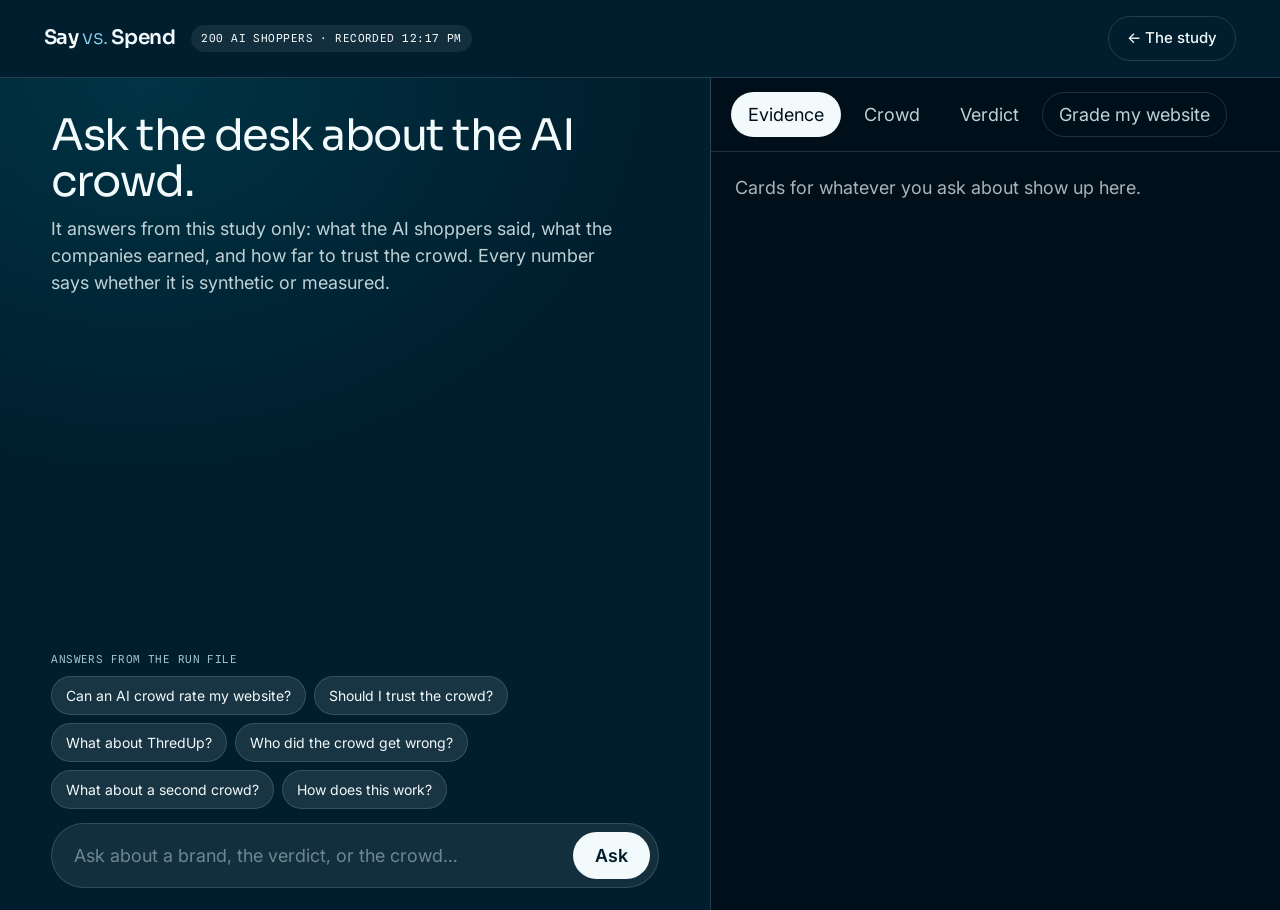
==== frontend/desk.html @ 7ff9306e "Say vs. Spend: Hack the Unreachable AI Hackathon, Nov 14 2026 (clean snapshot)" ====
<!doctype html>
<html lang="en">
<head>
<meta charset="utf-8">
<meta name="viewport" content="width=device-width, initial-scale=1">
<link rel="icon" href="data:,">
<title>The desk · Say vs. Spend</title>
<link rel="preconnect" href="https://fonts.googleapis.com">
<link rel="preconnect" href="https://fonts.gstatic.com" crossorigin>
<link href="https://fonts.googleapis.com/css2?family=Sora:wght@300;400;600&family=Inter:wght@400;500&family=Spline+Sans+Mono:wght@400;500&display=swap" rel="stylesheet">
<link rel="stylesheet" href="styles.css?v=50">
<script src="https://cdn.jsdelivr.net/npm/gsap@3.13.0/dist/gsap.min.js"
        integrity="sha384-HOvlOYPIs/zjoIkWUGXkVmXsjr8GuZLV+Q+rcPwmJOVZVpvTSXQChiN4t9Euv9Vc" crossorigin="anonymous"></script>
</head>
<body class="desk-body">
  <div id="sample-banner" class="sample-banner" role="status" hidden>SAMPLE DATA, NOT A RESULT. Every brand and number on this page is a placeholder.</div>
  <header class="nav">
    <a class="logo" href="index.html">Say <span>vs.</span> Spend</a>
    <span id="run-badge" class="badge"></span>
    <a class="cta-pill" href="index.html"><span aria-hidden="true">←</span> The study</a>
  </header>
  <p id="load-error" class="load-error" role="alert" hidden></p>

  <main class="desk">
    <section class="conv" aria-labelledby="desk-h">
      <div class="log" id="log" aria-live="polite">
        <div class="welcome">
          <h1 id="desk-h">Ask the desk about the AI crowd.</h1>
          <p>It answers from this study only: what the AI shoppers said, what the companies earned, and how far to trust the crowd. Every number says whether it is synthetic or measured.</p>
        </div>
      </div>
      <p class="engine" id="engine">Answers from the run file</p>
      <div class="suggest" id="suggest" role="group" aria-label="Suggested questions"></div>
      <form class="ask" id="ask" autocomplete="off">
        <label for="ask-input" class="sr-only">Your question</label>
        <input id="ask-input" type="text" maxlength="400" placeholder="Ask about a brand, the verdict, or the crowd…">
        <button type="submit">Ask</button>
      </form>
    </section>

    <aside class="side" aria-label="Evidence">
      <div class="tabs" role="tablist" aria-label="Evidence views">
        <button class="tab" role="tab" id="t-ev" aria-controls="p-ev" aria-selected="true">Evidence</button>
        <button class="tab" role="tab" id="t-crowd" aria-controls="p-crowd" aria-selected="false" tabindex="-1">Crowd</button>
        <button class="tab" role="tab" id="t-verdict" aria-controls="p-verdict" aria-selected="false" tabindex="-1">Verdict</button>
        <button class="tab tab-check" role="tab" id="t-check" aria-controls="p-check" aria-selected="false" tabindex="-1">Grade my website</button>
      </div>
      <div class="panel" id="p-ev" role="tabpanel" aria-labelledby="t-ev" data-lenis-prevent><div class="evidence" id="evidence"><p class="ev-empty">Cards for whatever you ask about show up here.</p></div></div>
      <div class="panel" id="p-crowd" role="tabpanel" aria-labelledby="t-crowd" hidden>
        <div class="wall-tools">
          <label class="mono" for="wall-brand">Brand</label><select id="wall-brand" class="select"></select>
          <label class="mono" for="wall-filter">Show</label><select id="wall-filter" class="select"></select>
        </div>
        <div class="bubbles" id="bubbles" role="list"></div>
        <p class="legend mono dim"><span>Fill = how likely they say they'd buy</span><span>Dashed = never heard of it</span></p>
        <div id="persona" class="persona" aria-live="polite"><p class="dim">Click a shopper to read their answers.</p></div>
      </div>
      <div class="panel" id="p-verdict" role="tabpanel" aria-labelledby="t-verdict" hidden><div id="verdict-panel" class="evidence"></div></div>
      <div class="panel" id="p-check" role="tabpanel" aria-labelledby="t-check" hidden>
        <div class="check">
          <h2 class="check-h">Grade your website</h2>
          <p class="dim">Paste your link. We load your real page and grade it, then show where it would sit next to the sites our Flashpoint crowd of AI shoppers rated.</p>
          <form id="grade-form" class="check-form grade-form" autocomplete="off">
            <label for="grade-url" class="mono">Your website link</label>
            <div class="url-row"><input id="grade-url" type="text" inputmode="url" maxlength="500" required placeholder="https://your-store.com"><button type="submit">Grade it</button></div>
          </form>
          <div id="grade-result" class="evidence" aria-live="polite"></div>
          <h3 class="check-h2">Then: how far to trust an AI crowd for your question</h3>
          <div class="examples" id="check-examples" role="group" aria-label="Examples"></div>
          <form id="check-form" class="check-form" autocomplete="off">
            <label for="check-store" class="mono">What do you sell?</label>
            <input id="check-store" maxlength="300" required placeholder="e.g. Hand-made soy candles">
            <label for="check-q" class="mono">What do you want to ask an AI crowd?</label>
            <input id="check-q" maxlength="300" required placeholder="e.g. Do people like my website design?">
            <button type="submit">Check it</button>
          </form>
          <div id="check-result" class="evidence" aria-live="polite"></div>
        </div>
      </div>
    </aside>
  </main>

  <script src="common.js?v=48"></script>
  <script src="desk.js?v=48"></script>
</body>
</html>
---- frontend/styles.css ----
/* Say vs. Spend: Waterline
   The page is a sea. Above the line: what people SAY (light, sky). Below: what they SPEND (deep, sea).
   One accent: coral (a buoy marker). Smooth surfaces, no grain. */
:root {
  --sky:   oklch(96% 0.018 220);
  --sky-2: oklch(90% 0.035 220);
  --sea:   oklch(36% 0.07 222);
  --deep:  oklch(22% 0.05 232);
  --abyss: oklch(16% 0.035 238);
  --foam:  oklch(98% 0.008 210);
  --ink:   oklch(24% 0.035 240);
  --ink-2: oklch(42% 0.03 235);
  --coral: oklch(70% 0.16 35);
  --coral-d: oklch(60% 0.17 33);
  --line:  oklch(24% 0.035 240 / 0.14);
  --line-d: oklch(98% 0.008 210 / 0.14);
  --r: 22px;
  --gut: clamp(16px, 3.4vw, 48px);
  --display: "Sora", system-ui, sans-serif;
  --sans: "Inter", system-ui, sans-serif;
  --mono: "Spline Sans Mono", ui-monospace, Menlo, monospace;
}
* { margin: 0; padding: 0; box-sizing: border-box; }
html { background: var(--sky); }
body { font-family: var(--sans); color: var(--ink); background: var(--sky); font-size: 18px; line-height: 1.5; -webkit-font-smoothing: antialiased; overflow-x: hidden; }
a { color: inherit; }
button { font: inherit; color: inherit; }
.sr-only { position: absolute; width: 1px; height: 1px; overflow: hidden; clip: rect(0 0 0 0); }
.mono { font-family: var(--mono); font-size: 12px; letter-spacing: 0.04em; text-transform: uppercase; }
.dim { opacity: 0.68; }
.small { font-size: 14px; }
.coral { color: var(--coral); }
:focus-visible { outline: 3px solid var(--coral); outline-offset: 3px; }

.sample-banner { position: sticky; top: 0; z-index: 60; background: var(--coral); color: var(--abyss); text-align: center; font-family: var(--mono); font-size: 13px; padding: 8px var(--gut); }
.load-error { margin: 16px var(--gut); padding: 14px 18px; border: 2px solid var(--coral); border-radius: 14px; }

/* tags: what kind of number this is */
.tag { display: inline-block; font-family: var(--mono); font-size: 10px; letter-spacing: 0.05em; padding: 1px 7px; border-radius: 999px; border: 1px solid currentColor; vertical-align: middle; text-transform: uppercase; white-space: nowrap; }
.tag-syn { border-style: dashed; }
.tag-meas { background: currentColor; }
.tag-meas { background: var(--foam); color: var(--deep); border-color: var(--foam); }
.sky-side .tag-meas, .step .tag-meas { background: var(--deep); color: var(--foam); border-color: var(--deep); }
.tag-est { border-style: dotted; }
.tag-vs { border-style: dashed; }

/* ---------- nav ---------- */
.nav { position: fixed; top: 0; left: 0; right: 0; z-index: 40; display: flex; align-items: center; gap: 16px; padding: 16px var(--gut); }
.landing .nav { mix-blend-mode: normal; }
.logo { font-family: var(--display); font-weight: 600; font-size: 20px; text-decoration: none; letter-spacing: -0.02em; }
.logo span { font-weight: 300; color: var(--coral-d); }
.badge { font-family: var(--mono); font-size: 11px; letter-spacing: 0.04em; text-transform: uppercase; padding: 5px 10px; border-radius: 999px; background: oklch(98% 0.008 210 / 0.7); backdrop-filter: blur(8px); }
.cta-pill { margin-left: auto; text-decoration: none; background: var(--ink); color: var(--foam); padding: 10px 18px; border-radius: 999px; font-weight: 500; font-size: 15px; transition: background .2s, transform .2s; }
.cta-pill:hover { background: var(--coral-d); transform: translateY(-1px); }

/* ---------- hero: the sea ---------- */
.hero { --wl: 52%; position: relative; height: 100vh; min-height: 640px; overflow: hidden;
  background: linear-gradient(to bottom, var(--sky) 0%, var(--sky-2) calc(var(--wl) - 0.5%), oklch(55% 0.08 215) var(--wl), var(--sea) calc(var(--wl) + 14%), var(--deep) 88%, var(--abyss) 100%); }
#sea { position: absolute; inset: 0; width: 100%; height: 100%; display: block; touch-action: pan-y; cursor: grab; }
.no-3d #sea { display: none; }
.hero-copy { position: absolute; left: var(--gut); top: 96px; max-width: min(640px, 80vw); z-index: 3; pointer-events: none; }
.eyebrow { font-family: var(--mono); font-size: 12px; letter-spacing: 0.06em; text-transform: uppercase; color: var(--ink-2); margin-bottom: 14px; }
.hero h1 { font-family: var(--display); font-weight: 400; font-size: clamp(38px, 5.2vw, 76px); line-height: 1.02; letter-spacing: -0.035em; }
.hero h1 em { font-style: normal; color: var(--coral-d); }
.lede { margin-top: 16px; font-size: clamp(17px, 1.4vw, 20px); max-width: 44ch; color: var(--ink-2); }
.lede b { color: var(--ink); font-weight: 500; }
.waterline-tag { position: absolute; left: var(--gut); z-index: 3; font-family: var(--mono); font-size: 11px; letter-spacing: 0.06em; pointer-events: none; }
.waterline-tag.above { top: calc(var(--wl) - 28px); color: var(--ink-2); }
.waterline-tag.below { top: calc(var(--wl) + 12px); color: oklch(88% 0.04 210); }
.berg-labels { position: absolute; inset: 0; pointer-events: none; z-index: 2; }
.berg-label { position: absolute; left: 0; top: 0; font-family: var(--mono); font-size: 11px; letter-spacing: 0.04em; text-transform: uppercase; background: oklch(98% 0.008 210 / 0.85); padding: 3px 8px; border-radius: 999px; white-space: nowrap; transition: background .2s, color .2s; }
.berg-label.on { background: var(--coral); color: var(--abyss); }
.hero-ui { position: absolute; left: var(--gut); right: var(--gut); bottom: 28px; z-index: 4; display: flex; justify-content: space-between; align-items: flex-end; gap: 20px; flex-wrap: wrap; }
.brand-picker { display: flex; gap: 8px; flex-wrap: wrap; max-width: 560px; }
.chip { border: 1px solid var(--line-d); background: oklch(98% 0.008 210 / 0.1); color: var(--foam); backdrop-filter: blur(10px); padding: 8px 14px; border-radius: 999px; cursor: pointer; font-size: 14px; transition: background .2s, color .2s, border-color .2s; }
.chip:hover { border-color: var(--foam); }
.chip[aria-pressed="true"] { background: var(--coral); border-color: var(--coral); color: var(--abyss); }
.berg-card { width: min(420px, 100%); background: oklch(16% 0.035 238 / 0.72); backdrop-filter: blur(14px); color: var(--foam); border: 1px solid var(--line-d); border-radius: var(--r); padding: 18px 20px; opacity: 0; transform: translateY(8px); transition: opacity .35s, transform .35s; }
.berg-card.show { opacity: 1; transform: none; }
.card-name { font-family: var(--display); font-size: 24px; letter-spacing: -0.02em; display: flex; gap: 10px; align-items: center; }
.flag { font-family: var(--mono); font-size: 10px; text-transform: uppercase; border: 1px solid var(--coral); color: var(--coral); border-radius: 999px; padding: 1px 8px; }
.card-desc { font-size: 14px; opacity: 0.75; margin: 2px 0 12px; }
.card-split { display: grid; grid-template-columns: 1fr 1fr; gap: 14px; }
.card-split > div { border-top: 1px solid var(--line-d); padding-top: 10px; }
.card-split .big { font-family: var(--display); font-size: 30px; letter-spacing: -0.03em; line-height: 1.1; margin: 4px 0; }
.card-split .big small { font-size: 13px; opacity: 0.7; margin-left: 4px; letter-spacing: 0; }
.card-split .spent .big { color: oklch(85% 0.09 200); }
.card-split a { color: var(--coral); }
.hint { position: absolute; right: var(--gut); top: calc(var(--wl) - 28px); z-index: 3; font-family: var(--mono); font-size: 11px; letter-spacing: 0.05em; text-transform: uppercase; color: var(--ink-2); pointer-events: none; }

/* ---------- sections ---------- */
.section-title { font-family: var(--display); font-weight: 400; font-size: clamp(34px, 4.6vw, 64px); letter-spacing: -0.035em; line-height: 1.05; }
.how { background: var(--deep); color: var(--foam); padding: 16vh var(--gut); }
.steps { list-style: none; display: grid; grid-template-columns: repeat(3, 1fr); gap: 24px; margin-top: 7vh; }
.step { position: relative; padding: 28px 26px 30px; border-radius: var(--r); background: oklch(98% 0.008 210 / 0.05); border: 1px solid var(--line-d); transition: transform .4s cubic-bezier(.16,1,.3,1), background .3s; }
.step:hover { transform: translateY(-6px); background: oklch(98% 0.008 210 / 0.09); }
.step-n { display: inline-grid; place-items: center; width: 44px; height: 44px; border-radius: 50%; background: var(--coral); color: var(--abyss); font-family: var(--display); font-weight: 600; margin-bottom: 22px; }
.step h3 { font-family: var(--display); font-weight: 400; font-size: 26px; letter-spacing: -0.02em; margin-bottom: 10px; }
.step p { opacity: 0.78; font-size: 17px; }

/* the depth game */
.game-sec { padding: 16vh var(--gut) 12vh; background: linear-gradient(var(--sky) 0, var(--sky-2) 100%); }
.section-intro { display: grid; grid-template-columns: 1fr 1fr; gap: 40px; align-items: end; margin-bottom: 6vh; }
.section-intro p { color: var(--ink-2); max-width: 46ch; }
.tank { --cols: 6; display: grid; grid-template-columns: repeat(var(--cols), minmax(0, 1fr)); gap: 14px; border-radius: var(--r); overflow: hidden; background: linear-gradient(to bottom, transparent 0 130px, oklch(55% 0.08 215) 130px, var(--sea) 220px, var(--deep) 100%); padding: 0 16px 16px; }
.col { display: grid; grid-template-rows: 130px 340px auto; justify-items: center; }
.col-tip { position: relative; width: 100%; display: flex; flex-direction: column; justify-content: flex-end; align-items: center; }
.tri { width: 70%; height: calc(var(--h) * 0.9); min-height: 10px; background: var(--foam); clip-path: polygon(50% 0, 100% 100%, 0 100%); filter: drop-shadow(0 -2px 0 oklch(80% 0.04 210)); }
.tip-val { position: absolute; top: 8px; color: var(--ink-2); }
.col-sea { position: relative; width: 100%; height: 340px; display: flex; justify-content: center; }
.guess-berg, .truth-berg { position: absolute; top: 0; width: 76%; border-radius: 0 0 50% 50% / 0 0 26% 26%; }
.guess-berg { height: var(--g); background: oklch(88% 0.05 205 / 0.85); transition: height .12s; }
.truth-berg { height: var(--t); border: 2px dashed var(--coral); border-top: 0; transition: height 1.1s cubic-bezier(.16,1,.3,1); opacity: 0; }
.locked .truth-berg { opacity: 1; }
.depth { position: relative; z-index: 2; writing-mode: vertical-lr; direction: ltr; width: 34px; height: 100%; accent-color: var(--coral); cursor: ns-resize; background: transparent; }
.truth-val { position: absolute; bottom: 10px; color: var(--coral); font-size: 13px; }
.col-name { margin-top: 10px; color: var(--foam); font-size: 14px; text-align: center; line-height: 1.2; }
.locked .depth { pointer-events: none; opacity: 0.4; }
.game-actions { display: flex; gap: 12px; margin-top: 22px; flex-wrap: wrap; }
.btn { border: 1.5px solid var(--ink); background: transparent; border-radius: 999px; padding: 12px 22px; font-weight: 500; cursor: pointer; text-decoration: none; display: inline-block; transition: background .2s, color .2s, transform .2s; }
.btn:hover { transform: translateY(-1px); }
.btn-coral { background: var(--coral); border-color: var(--coral); color: var(--abyss); }
.btn-coral:hover { background: var(--coral-d); border-color: var(--coral-d); }
.btn-big { font-size: 19px; padding: 16px 30px; }
.game-result { margin-top: 28px; display: grid; gap: 14px; }
.result-h { font-family: var(--display); font-size: clamp(24px, 2.6vw, 36px); letter-spacing: -0.025em; }
.trio, .stats { display: grid; grid-template-columns: repeat(auto-fit, minmax(180px, 1fr)); gap: 16px; }
.trio > div, .stats .stat { border-radius: 18px; padding: 16px 18px; background: oklch(98% 0.008 210 / 0.7); border: 1px solid var(--line); }
.trio .big, .stat .big { font-family: var(--display); font-size: 44px; letter-spacing: -0.04em; line-height: 1.1; }

/* the verdict reveal */
.verdict-sec { background: var(--abyss); color: var(--foam); padding: 18vh var(--gut); text-align: left; }
.sonar-btn { position: relative; margin-top: 7vh; display: inline-flex; align-items: center; gap: 18px; border: 0; background: none; cursor: pointer; color: var(--foam); }
.sonar { position: relative; width: 64px; height: 64px; border-radius: 50%; background: var(--coral); }
.sonar::before, .sonar::after { content: ""; position: absolute; inset: 0; border-radius: 50%; border: 2px solid var(--coral); animation: ping 2.4s cubic-bezier(.16,1,.3,1) infinite; }
.sonar::after { animation-delay: 1.2s; }
@keyframes ping { from { transform: scale(1); opacity: .8 } to { transform: scale(2.6); opacity: 0 } }
.pinged .sonar::before, .pinged .sonar::after { animation-iteration-count: 1; }
.sonar-label { font-family: var(--display); font-size: clamp(22px, 2.4vw, 32px); letter-spacing: -0.02em; border-bottom: 1px solid var(--line-d); }
.verdict-body { margin-top: 7vh; display: grid; gap: 26px; max-width: 1100px; }
.verdict-word { font-family: var(--display); font-weight: 600; font-size: clamp(54px, 8vw, 120px); letter-spacing: -0.045em; line-height: 0.95; color: var(--coral); }
.verdict-word .ico { font-weight: 300; }
.verdict-reason { font-size: clamp(20px, 2vw, 28px); max-width: 40ch; }
.insight { font-family: var(--display); font-size: clamp(22px, 2.3vw, 32px); letter-spacing: -0.02em; line-height: 1.25; max-width: 44ch; padding-left: 20px; border-left: 3px solid var(--coral); }
.verdict-sec .stat { background: oklch(98% 0.008 210 / 0.05); border-color: var(--line-d); }
.rule { font-size: 16px; opacity: 0.8; max-width: 80ch; }
.draft { border-radius: var(--r); background: var(--foam); color: var(--ink); padding: 24px 26px; display: grid; gap: 8px; max-width: 760px; }
.draft-q { font-family: var(--display); font-size: clamp(20px, 2vw, 26px); letter-spacing: -0.015em; line-height: 1.3; }
.draft .stop { color: var(--coral-d); }

.end-cta { padding: 16vh var(--gut); text-align: center; display: grid; justify-items: center; gap: 16px; background: linear-gradient(var(--abyss), var(--deep)); color: var(--foam); }
.end-cta h2 { font-family: var(--display); font-weight: 400; font-size: clamp(38px, 5vw, 72px); letter-spacing: -0.035em; }
.end-cta p { opacity: 0.75; }
.footer { background: var(--deep); color: var(--foam); padding: 40px var(--gut) 34px; display: grid; gap: 10px; }
.limits { list-style: none; display: grid; gap: 4px; opacity: 0.85; font-size: 15px; }
.limits li::before { content: "◦ "; color: var(--coral); }
.panel-note { font-size: 14px; opacity: 0.65; }
.foot { display: flex; justify-content: space-between; gap: 16px; flex-wrap: wrap; opacity: 0.6; padding-top: 12px; border-top: 1px solid var(--line-d); }

/* ================= desk page ================= */
.desk-body { background: var(--deep); color: var(--foam); height: 100vh; overflow: hidden; }
.desk-body .nav { position: static; border-bottom: 1px solid var(--line-d); }
.desk-body .logo span { color: var(--coral); }
.desk-body .cta-pill { background: transparent; border: 1px solid var(--line-d); }
.desk-body .badge { background: oklch(98% 0.008 210 / 0.08); }
.desk { display: grid; grid-template-columns: minmax(0, 1.25fr) minmax(0, 1fr); height: calc(100vh - 68px); }
.conv { display: flex; flex-direction: column; min-height: 0; border-right: 1px solid var(--line-d); background: radial-gradient(120% 80% at 20% 0%, oklch(30% 0.06 225) 0%, var(--deep) 60%); }
.log { flex: 1; overflow-y: auto; padding: 34px clamp(18px, 4vw, 56px) 20px; display: grid; align-content: start; gap: 28px; }
.turn { display: grid; gap: 10px; }
.q { font-family: var(--display); font-size: clamp(22px, 2vw, 28px); letter-spacing: -0.02em; line-height: 1.2; color: var(--foam); }
.q::before { content: "Q"; font-family: var(--mono); font-size: 11px; color: var(--abyss); background: var(--coral); border-radius: 6px; padding: 2px 6px; margin-right: 12px; vertical-align: 6px; }
.a { font-size: 18px; line-height: 1.55; color: oklch(92% 0.015 215); max-width: 62ch; }
.a p + p { margin-top: 10px; }
.src { font-family: var(--mono); font-size: 11px; letter-spacing: 0.04em; text-transform: uppercase; color: oklch(80% 0.05 210); }
.src.claude { color: var(--coral); }
.wave { height: 18px; width: 90px; display: block; }
.wave path { fill: none; stroke: var(--coral); stroke-width: 2; stroke-linecap: round; animation: wave 1.4s linear infinite; stroke-dasharray: 6 6; }
@keyframes wave { to { stroke-dashoffset: -24; } }
.welcome h1 { font-family: var(--display); font-weight: 400; font-size: clamp(30px, 3.4vw, 48px); letter-spacing: -0.035em; line-height: 1.08; }
.welcome p { color: oklch(85% 0.02 215); margin-top: 10px; max-width: 52ch; }
.suggest { display: flex; gap: 8px; flex-wrap: wrap; padding: 0 clamp(18px, 4vw, 56px) 14px; }
.suggest .chip { color: var(--foam); }
.ask { display: flex; gap: 10px; margin: 0 clamp(18px, 4vw, 56px) 22px; padding: 8px; border-radius: 999px; background: oklch(98% 0.008 210 / 0.08); border: 1px solid var(--line-d); }
.ask input { flex: 1; min-width: 0; background: transparent; border: 0; color: var(--foam); font: inherit; font-size: 18px; padding: 10px 14px; }
.ask input::placeholder { color: oklch(80% 0.03 215 / 0.6); }
.ask input:focus { outline: none; }
.ask button { border: 0; background: var(--coral); color: var(--abyss); border-radius: 999px; padding: 0 22px; font-weight: 600; cursor: pointer; }
.engine { font-family: var(--mono); font-size: 11px; letter-spacing: 0.04em; text-transform: uppercase; padding: 0 clamp(18px, 4vw, 56px) 8px; color: oklch(80% 0.04 210); }
.engine.on { color: var(--coral); }

.side { display: flex; flex-direction: column; min-height: 0; background: var(--abyss); }
.tabs { display: flex; gap: 6px; padding: 14px 20px; border-bottom: 1px solid var(--line-d); }
.tab { border: 1px solid transparent; background: none; color: oklch(85% 0.02 215); padding: 8px 16px; border-radius: 999px; cursor: pointer; }
.tab[aria-selected="true"] { background: var(--foam); color: var(--abyss); }
.panel { flex: 1; overflow-y: auto; padding: 22px 24px 30px; }
.panel[hidden] { display: none; }
.evidence { display: grid; gap: 16px; }
.ev { border-radius: 18px; padding: 18px 20px; background: oklch(98% 0.008 210 / 0.05); border: 1px solid var(--line-d); display: grid; gap: 8px; }
.ev.new { border-color: var(--coral); }
.ev h3 { font-family: var(--display); font-weight: 400; font-size: 24px; letter-spacing: -0.02em; }
.ev .pair { display: grid; grid-template-columns: 1fr 1fr; gap: 12px; }
.ev .big { font-family: var(--display); font-size: 30px; letter-spacing: -0.03em; }
.ev .big.sea { color: oklch(85% 0.09 200); }
.ev-empty { opacity: 0.7; }
.depthbar { position: relative; height: 10px; border-radius: 999px; background: oklch(98% 0.008 210 / 0.1); overflow: hidden; }
.depthbar i { position: absolute; left: 0; top: 0; bottom: 0; border-radius: 999px; }
.depthbar.say i { background: var(--foam); }
.depthbar.spend i { background: oklch(70% 0.1 205); }

/* crowd: bubbles */
.wall-tools { display: flex; gap: 10px; flex-wrap: wrap; align-items: center; margin-bottom: 14px; }
.select { font: inherit; font-size: 15px; background: oklch(98% 0.008 210 / 0.08); color: var(--foam); border: 1px solid var(--line-d); border-radius: 999px; padding: 7px 12px; }
.select option { color: var(--ink); }
.bubbles { display: grid; grid-template-columns: repeat(auto-fill, minmax(26px, 1fr)); gap: 6px; }
.bub { aspect-ratio: 1; border-radius: 50%; border: 1.5px solid oklch(85% 0.05 205 / 0.7); cursor: pointer; padding: 0; background: radial-gradient(circle at 35% 30%, oklch(98% 0.01 210 / 0.9) 0 12%, transparent 13%), linear-gradient(to top, oklch(80% 0.09 200) var(--f), transparent var(--f)); transition: transform .15s; }
.bub:hover, .bub:focus-visible { transform: scale(1.35); }
.bub.never { border-style: dashed; }
.bub.dim { opacity: 0.15; }
.bub.sel { border-color: var(--coral); box-shadow: 0 0 0 3px var(--coral); }
.persona { margin-top: 16px; border-radius: 18px; padding: 16px 18px; background: oklch(98% 0.008 210 / 0.05); border: 1px solid var(--line-d); display: grid; gap: 10px; }
.persona h3 { font-family: var(--display); font-weight: 400; font-size: 22px; }
.p-grid { display: grid; grid-template-columns: repeat(auto-fill, minmax(150px, 1fr)); gap: 10px; }
.p-cell { border-radius: 12px; padding: 10px 12px; background: oklch(98% 0.008 210 / 0.05); }
.p-cell.cur { outline: 1px solid var(--coral); }
.legend { display: flex; gap: 14px; flex-wrap: wrap; margin-top: 12px; }

@media (max-width: 900px) {
  .steps, .section-intro { grid-template-columns: 1fr; }
  .hero-ui { flex-direction: column; align-items: stretch; }
  .tank { gap: 6px; padding: 0 8px 12px; }
  .col { grid-template-rows: 110px 280px auto; } .col-sea { height: 280px; }
  .col-name { font-size: 12px; }
  .hint { display: none; }
  .desk-body { height: auto; overflow: auto; }
  .desk { grid-template-columns: 1fr; height: auto; }
  .conv { min-height: 80vh; border-right: 0; }
  .side { min-height: 70vh; }
}
@media (prefers-reduced-motion: reduce) { *, *::before, *::after { animation: none !important; transition: none !important; } }

/* hero layout: copy sits in the sky, data in the sea */
.hero h1 { font-size: clamp(34px, 4.4vw, 64px); }
.hero-copy { max-width: min(560px, 80vw); }
.waterline-tag { left: auto; right: var(--gut); text-align: right; }
.waterline-tag.above { top: calc(var(--wl) - 26px); }
.hint { top: auto; bottom: calc(100% - var(--wl) + 34px); right: var(--gut); display: none; }
@media (max-width: 900px) { .hero-copy { top: 84px; } }
.hint { display: block; top: auto; bottom: 92px; left: var(--gut); right: auto; color: oklch(88% 0.03 210); }
@media (max-width: 900px) { .hint { display: none; } }
.hero-copy { max-width: min(780px, 86vw); }
.waterline-tag { display: none; }
@media (max-width: 900px) {
  .nav { gap: 10px; padding: 12px var(--gut); }
  .badge { display: none; }
  .logo { white-space: nowrap; font-size: 18px; }
  .cta-pill { padding: 8px 14px; font-size: 14px; white-space: nowrap; }
  .hero h1 { font-size: clamp(30px, 8.4vw, 40px); }
  .lede { font-size: 16px; }
  .eyebrow { font-size: 11px; }
  .hero-ui { bottom: 14px; gap: 10px; }
  .brand-picker { flex-wrap: nowrap; overflow-x: auto; max-width: none; padding-bottom: 4px; scrollbar-width: none; }
  .brand-picker .chip { flex: none; }
  .berg-card { padding: 12px 14px; }
  .card-desc { display: none; }
  .card-name { font-size: 20px; }
  .card-split .big { font-size: 24px; }
}
.landing .nav { background: oklch(96% 0.018 220 / 0.78); backdrop-filter: blur(12px); -webkit-backdrop-filter: blur(12px); border-bottom: 1px solid var(--line); }

/* ===== simpler pass ===== */
.berg-label:not(.on) { display: none; }
.berg-card .card-desc { display: none; }
.card-split .big { font-size: 34px; }
@media (min-width: 1200px) {
  .hero-ui { position: absolute; inset: 0; pointer-events: none; display: block; }
  .brand-picker { position: absolute; left: var(--gut); bottom: 28px; pointer-events: auto; }
  .berg-card { position: absolute; right: var(--gut); top: 108px; width: 380px; pointer-events: auto; background: oklch(98% 0.008 210 / 0.75); color: var(--ink); border-color: var(--line); }
  .berg-card .card-split > div { border-top-color: var(--line); }
  .berg-card .card-split .spent .big { color: var(--sea); }
  .berg-card .tag-meas { background: var(--deep); color: var(--foam); border-color: var(--deep); }
  .berg-card a { color: var(--coral-d); }
}
/* game: handles only, no tracks */
.depth { -webkit-appearance: none; appearance: none; background: transparent; }
.depth::-webkit-slider-runnable-track { background: transparent; }
.depth::-webkit-slider-thumb { -webkit-appearance: none; width: 26px; height: 26px; border-radius: 50%; background: var(--coral); border: 3px solid var(--foam); box-shadow: 0 2px 8px oklch(16% 0.035 238 / 0.4); }
.depth::-moz-range-track { background: transparent; }
.depth::-moz-range-thumb { width: 22px; height: 22px; border-radius: 50%; background: var(--coral); border: 3px solid var(--foam); }
.depth:focus-visible::-webkit-slider-thumb { outline: 3px solid var(--foam); outline-offset: 2px; }
.col-sea { height: 300px; }
.col { grid-template-rows: 130px 300px auto auto; }
.truth-val { position: static; display: block; min-height: 18px; margin: 2px 0 6px; text-align: center; color: var(--coral); }
.game-key { margin-top: 14px; color: var(--ink-2); display: flex; gap: 8px; align-items: center; flex-wrap: wrap; }
.k-guess, .k-truth { display: inline-block; width: 18px; height: 12px; border-radius: 0 0 9px 9px; }
.k-guess { background: oklch(88% 0.05 205); border: 1px solid var(--ink-2); margin-left: 4px; }
.k-truth { border: 2px dashed var(--coral); border-top: 0; margin-left: 12px; }
/* verdict: two numbers */
.stats.two { grid-template-columns: repeat(auto-fit, minmax(240px, 320px)); }
.insight b { color: var(--coral); font-weight: 600; }

/* ===== palette: navy, light ice-blue and white only (no orange) =====
   --coral is kept as the token name but is now ICE BLUE (for dark backgrounds);
   --coral-d is NAVY BLUE (for light backgrounds). */
:root {
  --coral:   oklch(83% 0.085 225);   /* ice blue: highlights on dark water */
  --coral-d: oklch(40% 0.11 255);    /* navy blue: highlights on light sky */
}
:focus-visible { outline-color: var(--coral-d); }
.how :focus-visible, .verdict-sec :focus-visible, .end-cta :focus-visible, .footer :focus-visible, .desk-body :focus-visible, .tank :focus-visible { outline-color: var(--coral); }
.sample-banner { background: var(--coral-d); color: var(--foam); }
.btn-coral { background: var(--coral-d); border-color: var(--coral-d); color: var(--foam); }
.btn-coral:hover { background: var(--ink); border-color: var(--ink); color: var(--foam); }
.end-cta .btn-coral { background: var(--foam); border-color: var(--foam); color: var(--deep); }
.end-cta .btn-coral:hover { background: var(--coral); border-color: var(--coral); }
.chip[aria-pressed="true"] { background: var(--foam); border-color: var(--foam); color: var(--deep); }
.berg-label.on { background: var(--foam); color: var(--deep); box-shadow: 0 0 0 2px var(--coral); }
.berg-label.hover { display: inline-block !important; opacity: 0.85; }
.step-n { background: var(--coral); color: var(--deep); }
.game-result .coral, .trio .coral { color: var(--coral-d); }
.k-truth { border-color: var(--coral-d); }
.truth-berg { border-color: var(--foam); }
.truth-val { color: var(--coral); }
.depth::-webkit-slider-thumb { background: var(--foam); border-color: var(--coral-d); }
.depth::-moz-range-thumb { background: var(--foam); border-color: var(--coral-d); }
.verdict-word { color: var(--coral); }
.insight { border-left-color: var(--coral); }
.insight b { color: var(--coral); }
.sonar { background: var(--coral); }
.sonar::before, .sonar::after { border-color: var(--coral); }
.draft .stop { color: var(--coral-d); }
.flag { border-color: var(--coral); color: var(--coral); }
@media (min-width: 1200px) { .berg-card .flag { border-color: var(--coral-d); color: var(--coral-d); } }
.desk-body .q::before { background: var(--coral); color: var(--deep); }
.ask button { background: var(--foam); color: var(--deep); }
.ask button:hover { background: var(--coral); }

/* depth ruler: dollars down the right edge, in the water */
.depth-ruler { position: absolute; top: 0; bottom: 0; right: var(--gut); width: 110px; pointer-events: none; z-index: 2; }
.depth-ruler .tick { position: absolute; right: 0; transform: translateY(-50%); font-family: var(--mono); font-size: 11px; letter-spacing: 0.04em; color: oklch(90% 0.03 215); padding-right: 18px; }
.depth-ruler .tick::after { content: ""; position: absolute; right: 0; top: 50%; width: 12px; height: 1px; background: oklch(90% 0.03 215 / 0.7); }
.depth-ruler .ruler-cap { position: absolute; right: 0; font-family: var(--mono); font-size: 10px; letter-spacing: 0.05em; text-transform: uppercase; color: oklch(90% 0.03 215 / 0.8); white-space: nowrap; }
@media (min-width: 1200px) { .depth-ruler { bottom: 0; } }
@media (max-width: 900px) { .depth-ruler { width: 80px; } .depth-ruler .ruler-cap { display: none; } }
.draft-src { font-size: 13px; opacity: 0.8; }
.depth-ruler .ruler-cap { color: var(--ink-2); }
.depth-ruler .ruler-cap { color: oklch(92% 0.03 215 / 0.85); }
.hero-result { pointer-events: auto; display: inline-flex; gap: 8px; align-items: baseline; margin: 18px 0 2px; padding: 8px 14px; border-radius: 999px; background: var(--deep); color: var(--foam); text-decoration: none; font-size: 16px; }
.hero-result[hidden] { display: none; }
.hero-result .mono { color: oklch(85% 0.04 215); }
.hero-result b { font-weight: 600; }
.hero-result:hover { background: var(--ink); }
.hero-result { position: absolute; z-index: 4; left: var(--gut); bottom: 140px; margin: 0; background: oklch(98% 0.008 210 / 0.92); color: var(--deep); box-shadow: 0 6px 24px oklch(16% 0.035 238 / 0.25); }
.hero-result .mono { color: var(--ink-2); }
.hero-result:hover { background: var(--foam); }
@media (max-width: 900px) { .hero-result { bottom: 66px; font-size: 14px; padding: 6px 12px; } }
@media (max-width: 1199px) { .hero:has(.berg-card.show) .hero-result { display: none; } }
.hero h1 { font-size: clamp(30px, 3.9vw, 56px); }

/* check my crowd */
.tab-check { border: 1px solid var(--line-d); }
.check { display: grid; gap: 14px; }
.check-h { font-family: var(--display); font-weight: 400; font-size: 26px; letter-spacing: -0.02em; line-height: 1.15; }
.examples { display: flex; gap: 8px; flex-wrap: wrap; }
.check-form { display: grid; gap: 8px; }
.check-form input { font: inherit; font-size: 16px; color: var(--foam); background: oklch(98% 0.008 210 / 0.08); border: 1px solid var(--line-d); border-radius: 12px; padding: 11px 14px; }
.check-form input:focus { outline: 2px solid var(--coral); outline-offset: 1px; }
.check-form input::placeholder { color: oklch(80% 0.03 215 / 0.55); }
.check-form button { justify-self: start; margin-top: 6px; border: 0; border-radius: 999px; padding: 11px 22px; font-weight: 600; background: var(--foam); color: var(--deep); cursor: pointer; }
.check-form button:hover { background: var(--coral); }
.check-q { font-family: var(--display); font-size: 20px; line-height: 1.3; }
.steps-list { padding-left: 20px; display: grid; gap: 6px; }
.check-limits { padding-left: 18px; display: grid; gap: 4px; }
.cta-row { display: flex; gap: 12px; flex-wrap: wrap; justify-content: center; }
.btn-ghost { border-color: var(--foam); color: var(--foam); }
.btn-ghost:hover { background: var(--foam); color: var(--deep); }
.verdict-body[hidden] { display: none; }

/* website report card */
.grades-sec { padding: 14vh var(--gut) 12vh; background: linear-gradient(var(--sky-2), var(--sky)); }
.grades { display: grid; grid-template-columns: repeat(auto-fit, minmax(220px, 1fr)); gap: 16px; }
.grade { text-align: left; display: grid; gap: 8px; padding: 20px; border-radius: var(--r); background: oklch(98% 0.008 210 / 0.8); border: 1px solid var(--line); cursor: pointer; transition: transform .3s cubic-bezier(.16,1,.3,1), box-shadow .3s; color: var(--ink); }
.grade:hover, .grade:focus-visible { transform: translateY(-4px); box-shadow: 0 12px 30px oklch(36% 0.07 222 / 0.18); }
.letter { font-family: var(--display); font-weight: 600; font-size: 64px; line-height: 0.9; letter-spacing: -0.04em; color: var(--coral-d); }
.g-name { font-family: var(--display); font-size: 22px; letter-spacing: -0.02em; }
.g-score b { font-family: var(--display); font-size: 26px; font-weight: 400; }
.hist { width: 100%; height: 46px; }
.hist rect { fill: oklch(70% 0.06 220); }
.hist rect.hi { fill: var(--coral-d); }
.hist .hx { font-family: var(--mono); font-size: 4px; fill: var(--ink-2); }
.g-meta { color: var(--ink-2); font-size: 11px; }
.grades-proof { margin-top: 22px; max-width: 70ch; color: var(--ink-2); }
.grades-proof b { color: var(--ink); }

/* hero scorecard pill */
.hero-result { flex-wrap: wrap; row-gap: 4px; }
.hr-part { margin-left: 8px; }

/* verdict: where Flashpoint shines */
.shines { display: grid; grid-template-columns: 1.3fr 1fr; gap: 18px; }
.shines > div { border-radius: var(--r); padding: 20px 22px; border: 1px solid var(--line-d); }
.shines .use { background: oklch(83% 0.085 225 / 0.1); border-color: oklch(83% 0.085 225 / 0.45); }
.shines ul { list-style: none; display: grid; gap: 10px; margin-top: 10px; font-size: 17px; }
.shines b { color: var(--coral); font-weight: 600; }
@media (max-width: 900px) { .shines { grid-template-columns: 1fr; } }
@media (max-width: 900px) { .hero-result { display: none !important; } }
@media (min-width: 900px) { .grades { grid-template-columns: repeat(3, minmax(0, 1fr)); } }
.ev.predict .big { font-family: var(--display); font-size: 44px; letter-spacing: -0.04em; }
.gauge { position: relative; height: 18px; border-radius: 999px; background: oklch(98% 0.008 210 / 0.08); margin: 4px 0 2px; }
.g-range { position: absolute; top: 5px; height: 8px; border-radius: 999px; background: oklch(83% 0.085 225 / 0.35); }
.g-err { position: absolute; top: 2px; height: 14px; border-radius: 999px; border: 1.5px solid var(--coral); }
.g-dot { position: absolute; top: 1px; width: 16px; height: 16px; margin-left: -8px; border-radius: 50%; background: var(--foam); box-shadow: 0 0 0 3px var(--coral); }
.hr-note { opacity: 0.75; margin-left: 6px; }
.end-cta .impact { max-width: 60ch; font-size: 19px; opacity: 0.85; }
.end-cta .feasible { opacity: 0.6; }
.url-row { display: flex; gap: 8px; }
.url-row input { flex: 1; min-width: 0; }
.url-row button { margin-top: 0; }
.site-checks { list-style: none; display: grid; gap: 6px; font-size: 15px; }
.site-checks li.ok b { color: var(--foam); }
.site-checks li.no b { color: var(--coral); }
.check-h2 { font-family: var(--display); font-weight: 400; font-size: 20px; margin-top: 18px; letter-spacing: -0.01em; }
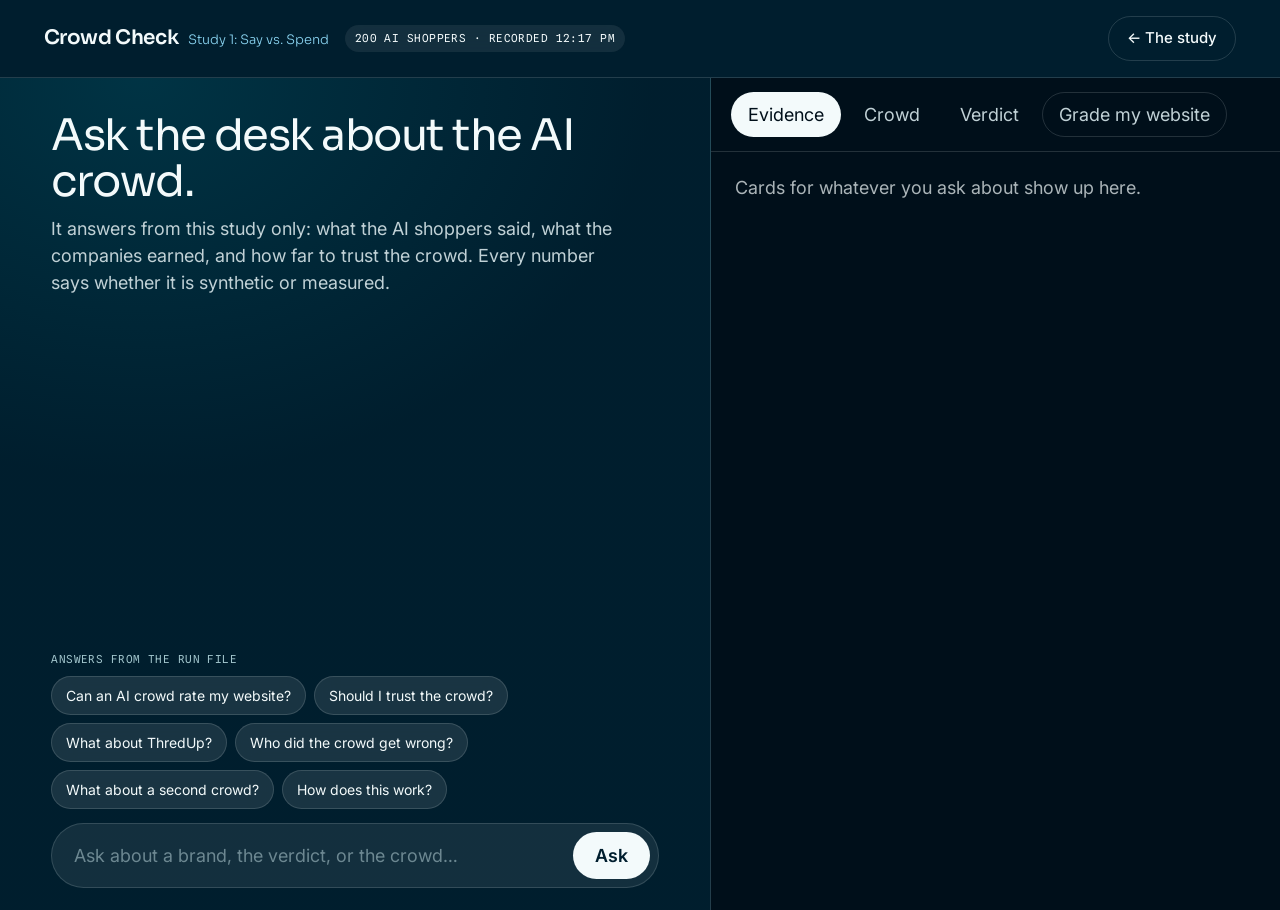
==== commit 868ed34b: "Wrap-up: rename to Crowd Check (Study 1: Say vs. Spend), fix review bugs, clean repo - Real-people t" ====
--- a/frontend/desk.html
+++ b/frontend/desk.html
@@ -4,18 +4,18 @@
 <meta charset="utf-8">
 <meta name="viewport" content="width=device-width, initial-scale=1">
 <link rel="icon" href="data:,">
-<title>The desk · Say vs. Spend</title>
+<title>The desk · Crowd Check · Study 1: Say vs. Spend</title>
 <link rel="preconnect" href="https://fonts.googleapis.com">
 <link rel="preconnect" href="https://fonts.gstatic.com" crossorigin>
 <link href="https://fonts.googleapis.com/css2?family=Sora:wght@300;400;600&family=Inter:wght@400;500&family=Spline+Sans+Mono:wght@400;500&display=swap" rel="stylesheet">
-<link rel="stylesheet" href="styles.css?v=50">
+<link rel="stylesheet" href="styles.css?v=52">
 <script src="https://cdn.jsdelivr.net/npm/gsap@3.13.0/dist/gsap.min.js"
-        integrity="sha384-HOvlOYPIs/zjoIkWUGXkVmXsjr8GuZLV+Q+rcPwmJOVZVpvTSXQChiN4t9Euv9Vc" crossorigin="anonymous"></script>
+        integrity="sha384-HOvlOYPIs/zjoIkWUGXkVmXsjr8GuZLV+Q+rcPwmJOVZVpvTSXQChiN4t9Euv9Vc" crossorigin="anonymous" defer></script>
 </head>
 <body class="desk-body">
   <div id="sample-banner" class="sample-banner" role="status" hidden>SAMPLE DATA, NOT A RESULT. Every brand and number on this page is a placeholder.</div>
   <header class="nav">
-    <a class="logo" href="index.html">Say <span>vs.</span> Spend</a>
+    <a class="logo" href="index.html">Crowd Check <small class="logo-study">Study 1: Say vs. Spend</small></a>
     <span id="run-badge" class="badge"></span>
     <a class="cta-pill" href="index.html"><span aria-hidden="true">←</span> The study</a>
   </header>
@@ -59,7 +59,7 @@
       <div class="panel" id="p-check" role="tabpanel" aria-labelledby="t-check" hidden>
         <div class="check">
           <h2 class="check-h">Grade your website</h2>
-          <p class="dim">Paste your link. We load your real page and grade it, then show where it would sit next to the sites our Flashpoint crowd of AI shoppers rated.</p>
+          <p class="dim">Paste your link. We load your real page and grade it, then show the range of scores our earlier Flashpoint crowd of AI shoppers gave real brands (ESTIMATE: no new crowd rates your site).</p>
           <form id="grade-form" class="check-form grade-form" autocomplete="off">
             <label for="grade-url" class="mono">Your website link</label>
             <div class="url-row"><input id="grade-url" type="text" inputmode="url" maxlength="500" required placeholder="https://your-store.com"><button type="submit">Grade it</button></div>
@@ -80,7 +80,7 @@
     </aside>
   </main>
 
-  <script src="common.js?v=48"></script>
-  <script src="desk.js?v=48"></script>
+  <script src="common.js?v=52" defer></script>
+  <script src="desk.js?v=52" defer></script>
 </body>
 </html>
--- a/frontend/styles.css
+++ b/frontend/styles.css
@@ -1,4 +1,4 @@
-/* Say vs. Spend: Waterline
+/* Crowd Check (Study 1: Say vs. Spend): Waterline
    The page is a sea. Above the line: what people SAY (light, sky). Below: what they SPEND (deep, sea).
    One accent: coral (a buoy marker). Smooth surfaces, no grain. */
 :root {
@@ -49,6 +49,8 @@
 .landing .nav { mix-blend-mode: normal; }
 .logo { font-family: var(--display); font-weight: 600; font-size: 20px; text-decoration: none; letter-spacing: -0.02em; }
 .logo span { font-weight: 300; color: var(--coral-d); }
+.logo .logo-study { font-weight: 300; font-size: 13px; letter-spacing: 0; margin-left: 6px; color: var(--coral-d); }
+.desk-body .logo .logo-study { color: var(--coral); }
 .badge { font-family: var(--mono); font-size: 11px; letter-spacing: 0.04em; text-transform: uppercase; padding: 5px 10px; border-radius: 999px; background: oklch(98% 0.008 210 / 0.7); backdrop-filter: blur(8px); }
 .cta-pill { margin-left: auto; text-decoration: none; background: var(--ink); color: var(--foam); padding: 10px 18px; border-radius: 999px; font-weight: 500; font-size: 15px; transition: background .2s, transform .2s; }
 .cta-pill:hover { background: var(--coral-d); transform: translateY(-1px); }
@@ -253,6 +255,7 @@
   .nav { gap: 10px; padding: 12px var(--gut); }
   .badge { display: none; }
   .logo { white-space: nowrap; font-size: 18px; }
+  .logo .logo-study { display: none; }
   .cta-pill { padding: 8px 14px; font-size: 14px; white-space: nowrap; }
   .hero h1 { font-size: clamp(30px, 8.4vw, 40px); }
   .lede { font-size: 16px; }
@@ -419,3 +422,5 @@
 .site-checks li.ok b { color: var(--foam); }
 .site-checks li.no b { color: var(--coral); }
 .check-h2 { font-family: var(--display); font-weight: 400; font-size: 20px; margin-top: 18px; letter-spacing: -0.01em; }
+/* 1) keep the headline clear of the brand card on 1200-1300px screens */
+@media (min-width: 1200px) { .hero-copy { max-width: min(780px, 86vw, calc(100vw - 2 * var(--gut) - 420px)); } }
